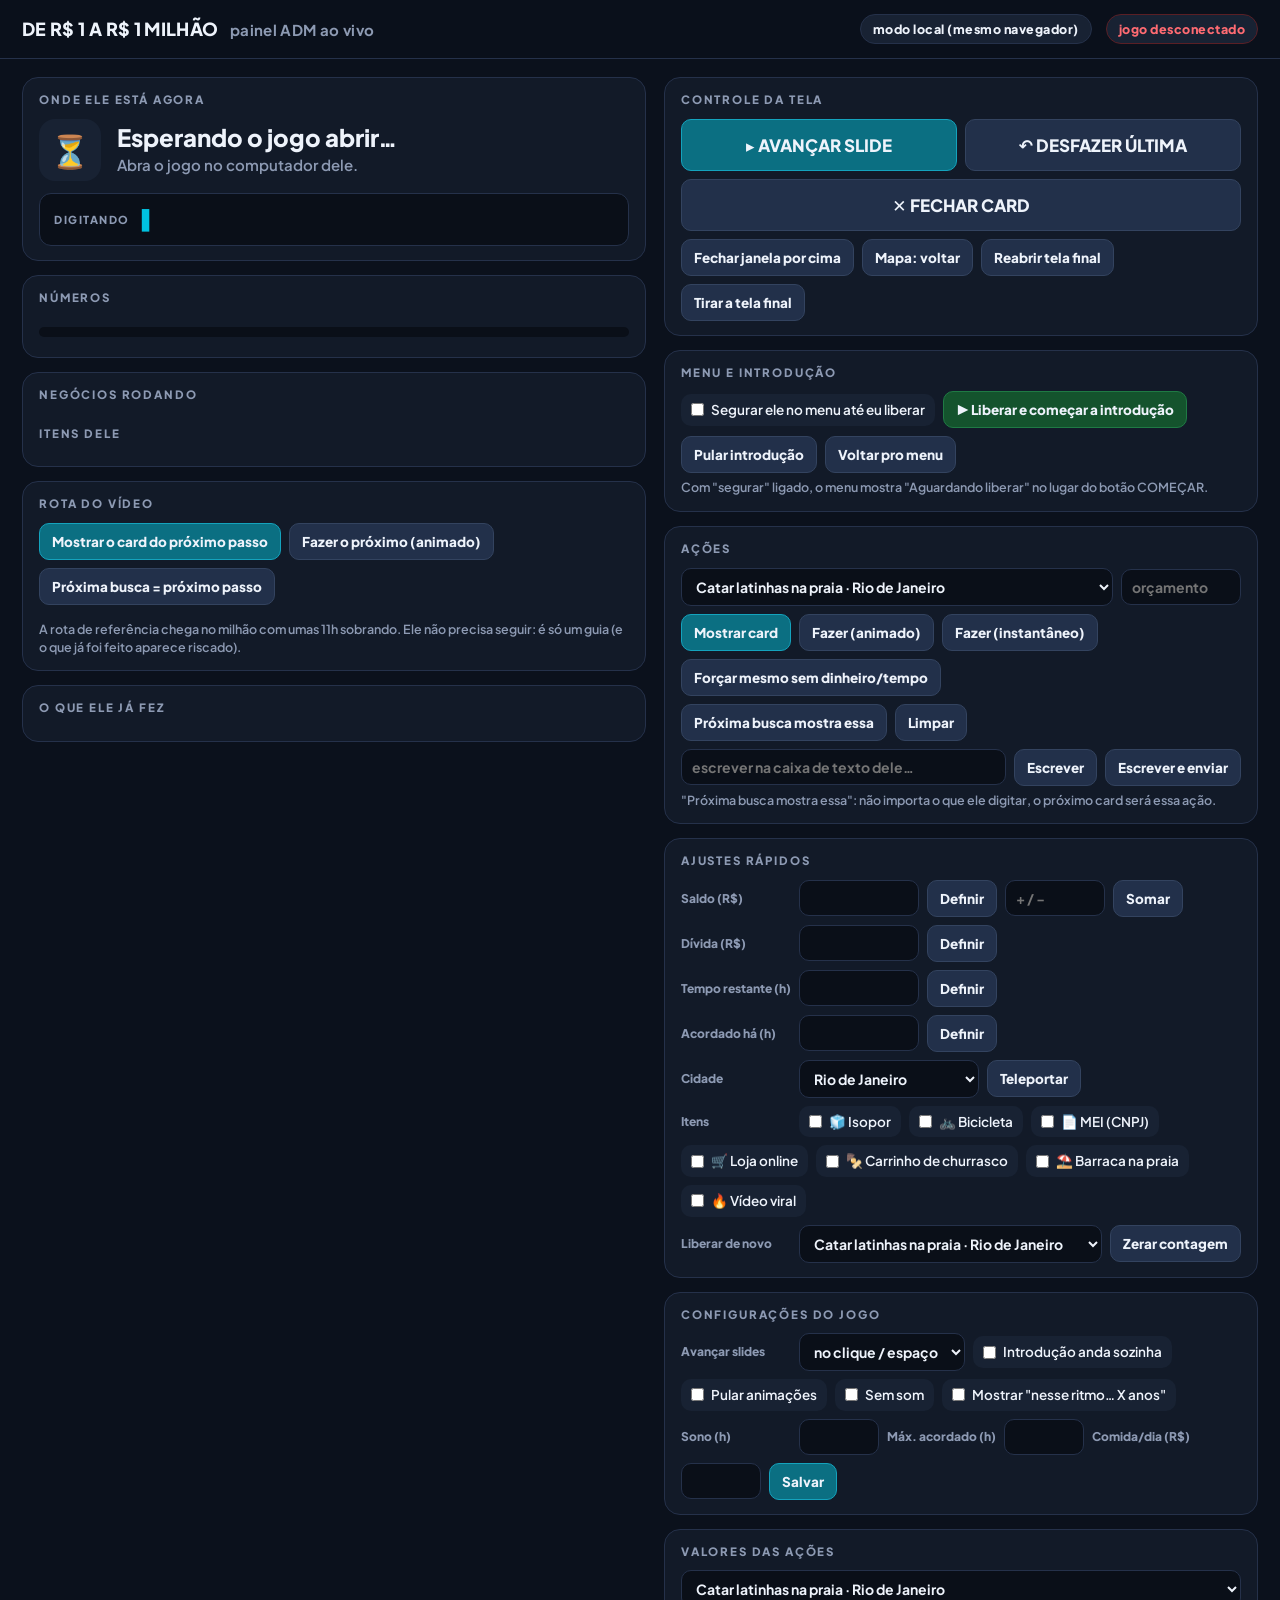
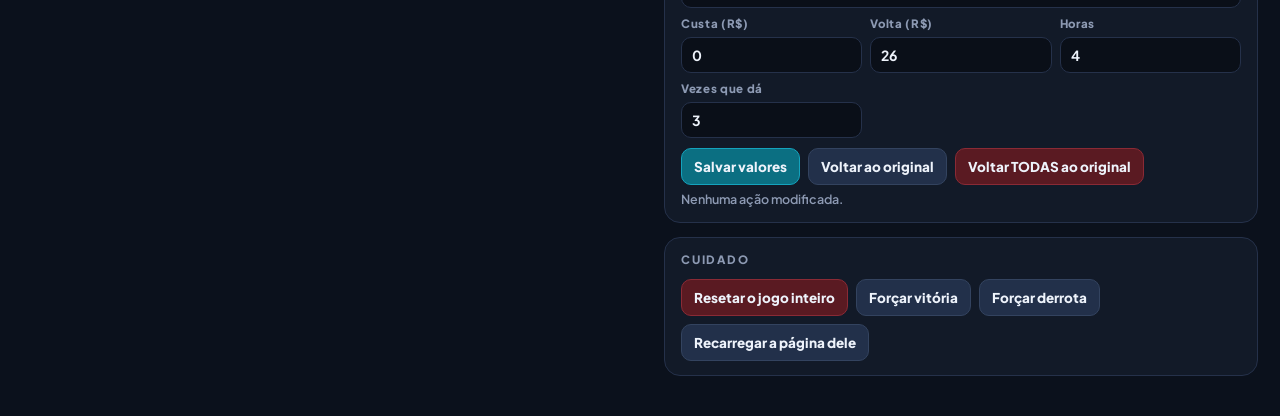
==== ADM/index.html @ 0bc2734a "v1" ====
<!doctype html>
<html lang="pt-BR">
<head>
<meta charset="utf-8">
<meta name="viewport" content="width=device-width, initial-scale=1">
<meta name="robots" content="noindex">
<title>ADM · De R$ 1 a R$ 1 Milhão</title>
<!-- ADM: só abre para administradores (liberado pela Central) -->
<script src="/trava.js" data-site="jogo-do-milhao" data-modo="adm"></script>
<link rel="preconnect" href="https://fonts.googleapis.com">
<link href="https://fonts.googleapis.com/css2?family=Plus+Jakarta+Sans:wght@400;600;700;800&display=swap" rel="stylesheet">
<style>
  :root{--bg:#0b111c;--card:#121a28;--card2:#182233;--line:#25314a;--ink:#eef3fb;--muted:#8d9ab3;--acc:#00c2e0;--ok:#41d18a;--bad:#ff6b72;--warn:#ffb020;--font:'Plus Jakarta Sans',system-ui,sans-serif}
  *{box-sizing:border-box;margin:0;padding:0}
  body{background:var(--bg);color:var(--ink);font:600 14px/1.45 var(--font);min-height:100vh}
  header{display:flex;align-items:center;gap:14px;padding:14px 22px;border-bottom:1px solid var(--line);position:sticky;top:0;background:rgba(11,17,28,.95);backdrop-filter:blur(8px);z-index:5}
  header h1{font-size:18px;font-weight:800;letter-spacing:.02em}
  header h1 small{color:var(--muted);font-weight:700;margin-left:8px}
  .pill{padding:5px 12px;border-radius:999px;background:var(--card2);border:1px solid var(--line);font-size:12.5px;font-weight:800;letter-spacing:.04em}
  .pill.on{color:var(--ok);border-color:#1f5a3c}.pill.off{color:var(--bad);border-color:#5a1f25}
  header .sp{flex:1}
  main{display:grid;grid-template-columns:minmax(0,1.05fr) minmax(0,1fr);gap:18px;padding:18px 22px 40px;max-width:1500px;margin:0 auto}
  @media (max-width:1050px){main{grid-template-columns:1fr}}
  .col{display:flex;flex-direction:column;gap:14px;min-width:0}
  section{background:var(--card);border:1px solid var(--line);border-radius:16px;padding:14px 16px}
  h2{font-size:11.5px;font-weight:800;letter-spacing:.16em;color:var(--muted);text-transform:uppercase;margin-bottom:10px;display:flex;align-items:center;gap:8px}
  h2 .r{margin-left:auto;letter-spacing:0;text-transform:none;font-weight:700}
  /* tela atual */
  .scr{display:flex;align-items:center;gap:16px}
  .scr .ic{width:62px;height:62px;border-radius:16px;background:var(--card2);display:grid;place-items:center;font-size:32px;flex:none}
  .scr .nm{font-size:24px;font-weight:800;line-height:1.15}
  .scr .dt{color:var(--muted);font-size:15px;margin-top:3px}
  .scr.live .ic{box-shadow:0 0 0 3px rgba(0,194,224,.35)}
  .typing{margin-top:12px;padding:12px 14px;border-radius:12px;background:#0a0f18;border:1px solid var(--line);font-size:19px;font-weight:700;min-height:50px;display:flex;align-items:center;gap:10px}
  .typing .lb{font-size:11px;color:var(--muted);letter-spacing:.14em;font-weight:800}
  .typing .tx{flex:1;word-break:break-word}
  .typing .tx::after{content:'▌';color:var(--acc);animation:blink 1s steps(2) infinite;margin-left:2px}
  @keyframes blink{50%{opacity:0}}
  .cardinfo{margin-top:10px;padding:10px 12px;border-radius:12px;background:var(--card2);font-size:14px;display:none}
  .cardinfo.on{display:block}
  /* números */
  .grid{display:grid;grid-template-columns:repeat(4,minmax(0,1fr));gap:8px}
  .kv{padding:10px 12px;border-radius:12px;background:var(--card2)}
  .kv span{display:block;font-size:11px;color:var(--muted);letter-spacing:.1em;font-weight:800;text-transform:uppercase}
  .kv b{display:block;font-size:19px;font-weight:800;margin-top:2px;font-variant-numeric:tabular-nums;white-space:nowrap;overflow:hidden;text-overflow:ellipsis}
  .kv b.g{color:var(--ok)}.kv b.r{color:var(--bad)}.kv b.y{color:var(--warn)}
  .bar{height:10px;border-radius:10px;background:#0a0f18;overflow:hidden;margin-top:10px}
  .bar i{display:block;height:100%;background:linear-gradient(90deg,#41d18a,#00c2e0);width:0;transition:width .5s}
  ul.list{list-style:none;display:flex;flex-direction:column;gap:6px}
  ul.list li{display:flex;gap:10px;align-items:baseline;padding:7px 10px;border-radius:10px;background:var(--card2)}
  ul.list li .n{flex:1;min-width:0;overflow:hidden;text-overflow:ellipsis;white-space:nowrap}
  ul.list li .m{color:var(--muted);font-size:12.5px;white-space:nowrap}
  ul.list li b{white-space:nowrap;font-variant-numeric:tabular-nums}
  .pos{color:var(--ok)}.neg{color:var(--bad)}
  .empty{color:var(--muted);font-weight:600}
  .chips{display:flex;flex-wrap:wrap;gap:6px}
  .chip{padding:5px 10px;border-radius:999px;background:var(--card2);border:1px solid var(--line);font-size:13px}
  .hist{max-height:300px;overflow:auto}
  /* rota */
  .route li.done{opacity:.45}
  .route li.next{outline:2px solid var(--acc);background:#10303a}
  .route li .k{color:var(--muted);width:22px;flex:none}
  /* controles */
  .row{display:flex;gap:8px;flex-wrap:wrap;align-items:center}
  .row + .row{margin-top:8px}
  button{background:#22304a;color:var(--ink);border:1px solid #33435f;border-radius:10px;padding:9px 12px;font:800 13.5px var(--font);cursor:pointer;white-space:nowrap}
  button:hover{background:#2b3c5c}
  button.big{font-size:17px;padding:14px 18px;flex:1}
  button.acc{background:#0b6f82;border-color:#14a3bd}
  button.acc:hover{background:#0d8299}
  button.bad{background:#5a1a22;border-color:#8a2a35}
  button.ok{background:#14532d;border-color:#1f7a44}
  button.sm{padding:6px 9px;font-size:12.5px}
  input,select{background:#0a0f18;color:var(--ink);border:1px solid var(--line);border-radius:10px;padding:8px 10px;font:700 14px var(--font);min-width:0}
  input[type=number]{width:120px}
  select{max-width:100%}
  label.ck{display:flex;align-items:center;gap:7px;padding:6px 10px;border-radius:10px;background:var(--card2);cursor:pointer;font-size:13.5px}
  .hint{color:var(--muted);font-size:12.5px;font-weight:600;margin-top:6px;line-height:1.4}
  .lbl{font-size:12px;color:var(--muted);font-weight:800;min-width:110px}
  #msg{position:fixed;left:50%;bottom:20px;transform:translateX(-50%);background:#14532d;color:#fff;padding:10px 18px;border-radius:999px;font-weight:800;opacity:0;transition:opacity .3s;pointer-events:none}
  #msg.on{opacity:1}
  details summary{cursor:pointer;color:var(--muted);font-weight:800;font-size:12.5px;letter-spacing:.06em;margin:4px 0}
  .ovr{display:grid;grid-template-columns:repeat(3,minmax(0,1fr));gap:8px;margin-top:8px}
  .ovr label{display:flex;flex-direction:column;gap:4px;font-size:11.5px;color:var(--muted);font-weight:800;letter-spacing:.06em}
  .ovr input{width:100%}
</style>
</head>
<body>
<header>
  <h1>DE R$ 1 A R$ 1 MILHÃO <small>painel ADM ao vivo</small></h1>
  <span class="sp"></span>
  <span class="pill" id="modo">conectando…</span>
  <span class="pill off" id="online">jogo desconectado</span>
</header>
<main>
  <!-- ======================= AO VIVO ======================= -->
  <div class="col">
    <section>
      <h2>Onde ele está agora <span class="r" id="upd"></span></h2>
      <div class="scr" id="scr"><div class="ic" id="scrIc">⏳</div><div><div class="nm" id="scrNm">Esperando o jogo abrir…</div><div class="dt" id="scrDt">Abra o jogo no computador dele.</div></div></div>
      <div class="typing"><span class="lb">DIGITANDO</span><span class="tx" id="typing"></span></div>
      <div class="cardinfo" id="cardInfo"></div>
    </section>
    <section>
      <h2>Números</h2>
      <div class="grid" id="nums"></div>
      <div class="bar"><i id="goalBar"></i></div>
      <div class="hint" id="goalTxt"></div>
    </section>
    <section>
      <h2>Negócios rodando</h2>
      <ul class="list" id="biz"></ul>
      <h2 style="margin-top:12px">Itens dele</h2>
      <div class="chips" id="assets"></div>
    </section>
    <section>
      <h2>Rota do vídeo <span class="r" id="routeNext"></span></h2>
      <div class="row" style="margin-bottom:10px"><button class="acc" id="rShow">Mostrar o card do próximo passo</button><button id="rDo">Fazer o próximo (animado)</button><button id="rForce">Próxima busca = próximo passo</button></div>
      <ul class="list route hist" id="route"></ul>
      <div class="hint">A rota de referência chega no milhão com umas 11h sobrando. Ele não precisa seguir: é só um guia (e o que já foi feito aparece riscado).</div>
    </section>
    <section>
      <h2>O que ele já fez</h2>
      <ul class="list hist" id="hist"></ul>
    </section>
  </div>

  <!-- ======================= CONTROLES ======================= -->
  <div class="col">
    <section>
      <h2>Controle da tela</h2>
      <div class="row"><button class="big acc" data-c="advance">▸ AVANÇAR SLIDE</button><button class="big" data-c="undo">↶ DESFAZER ÚLTIMA</button><button class="big" data-c="cancel">✕ FECHAR CARD</button></div>
      <div class="row"><button data-c="closeOverlay">Fechar janela por cima</button><button data-c="zoomReset">Mapa: voltar</button><button data-c="reopenEnd">Reabrir tela final</button><button data-c="clearEnded">Tirar a tela final</button></div>
    </section>
    <section>
      <h2>Menu e introdução</h2>
      <div class="row">
        <label class="ck"><input type="checkbox" id="lockMenu"> Segurar ele no menu até eu liberar</label>
        <button class="ok" data-c="startIntro">▶ Liberar e começar a introdução</button>
      </div>
      <div class="row"><button data-c="skipIntro">Pular introdução</button><button data-c="toMenu">Voltar pro menu</button></div>
      <div class="hint">Com "segurar" ligado, o menu mostra "Aguardando liberar" no lugar do botão COMEÇAR.</div>
    </section>
    <section>
      <h2>Ações</h2>
      <div class="row"><select id="act" style="flex:1"></select><input type="number" id="budget" placeholder="orçamento"></div>
      <div class="row"><button class="acc" id="aShow">Mostrar card</button><button id="aDo">Fazer (animado)</button><button id="aInst">Fazer (instantâneo)</button><button id="aForce">Forçar mesmo sem dinheiro/tempo</button></div>
      <div class="row"><button id="aNext">Próxima busca mostra essa</button><button id="aNextClear">Limpar</button><span class="hint" id="nextInfo" style="margin:0"></span></div>
      <div class="row"><input id="typeIn" placeholder="escrever na caixa de texto dele…" style="flex:1"><button id="typeGo">Escrever</button><button id="searchGo">Escrever e enviar</button></div>
      <div class="hint">"Próxima busca mostra essa": não importa o que ele digitar, o próximo card será essa ação.</div>
    </section>
    <section>
      <h2>Ajustes rápidos</h2>
      <div class="row"><span class="lbl">Saldo (R$)</span><input type="number" id="vBal"><button id="setBal">Definir</button><input type="number" id="vAdd" placeholder="+ / −" style="width:100px"><button id="addBal">Somar</button></div>
      <div class="row"><span class="lbl">Dívida (R$)</span><input type="number" id="vDebt"><button id="setDebt">Definir</button></div>
      <div class="row"><span class="lbl">Tempo restante (h)</span><input type="number" id="vLeft" step="0.5"><button id="setLeft">Definir</button></div>
      <div class="row"><span class="lbl">Acordado há (h)</span><input type="number" id="vAwake" step="0.5"><button id="setAwake">Definir</button></div>
      <div class="row"><span class="lbl">Cidade</span><select id="vCity"></select><button id="setCity">Teleportar</button></div>
      <div class="row" id="assetCtl"></div>
      <div class="row"><span class="lbl">Liberar de novo</span><select id="vCount" style="flex:1"></select><button id="resetCount">Zerar contagem</button></div>
    </section>
    <section>
      <h2>Configurações do jogo</h2>
      <div class="row">
        <span class="lbl">Avançar slides</span><select id="sAdvance"><option value="click">no clique / espaço</option><option value="auto">sozinho</option></select>
        <label class="ck"><input type="checkbox" id="sIntroAuto"> Introdução anda sozinha</label>
      </div>
      <div class="row">
        <label class="ck"><input type="checkbox" id="sSkip"> Pular animações</label>
        <label class="ck"><input type="checkbox" id="sMute"> Sem som</label>
        <label class="ck"><input type="checkbox" id="sCrit"> Mostrar "nesse ritmo… X anos"</label>
      </div>
      <div class="row">
        <span class="lbl">Sono (h)</span><input type="number" id="sSleep" step="0.5" style="width:80px">
        <span class="lbl" style="min-width:auto">Máx. acordado (h)</span><input type="number" id="sMaxAwake" step="0.5" style="width:80px">
        <span class="lbl" style="min-width:auto">Comida/dia (R$)</span><input type="number" id="sFood" style="width:80px">
        <button id="saveSet" class="acc">Salvar</button>
      </div>
    </section>
    <section>
      <h2>Valores das ações</h2>
      <div class="row"><select id="oAct" style="flex:1"></select></div>
      <div class="ovr" id="oFields"></div>
      <div class="row" style="margin-top:10px"><button class="acc" id="oSave">Salvar valores</button><button id="oReset">Voltar ao original</button><button class="bad" id="oResetAll">Voltar TODAS ao original</button></div>
      <div class="hint" id="oList"></div>
    </section>
    <section>
      <h2>Cuidado</h2>
      <div class="row"><button class="bad" id="reset">Resetar o jogo inteiro</button><button id="win">Forçar vitória</button><button id="lose">Forçar derrota</button><button id="reload">Recarregar a página dele</button></div>
    </section>
  </div>
</main>
<div id="msg"></div>
<script src="../map-data.js"></script>
<script src="../data.js"></script>
<script src="../core.js"></script>
<script src="../net.js" data-site="jogo-do-milhao"></script>
<script src="adm.js"></script>
</body>
</html>
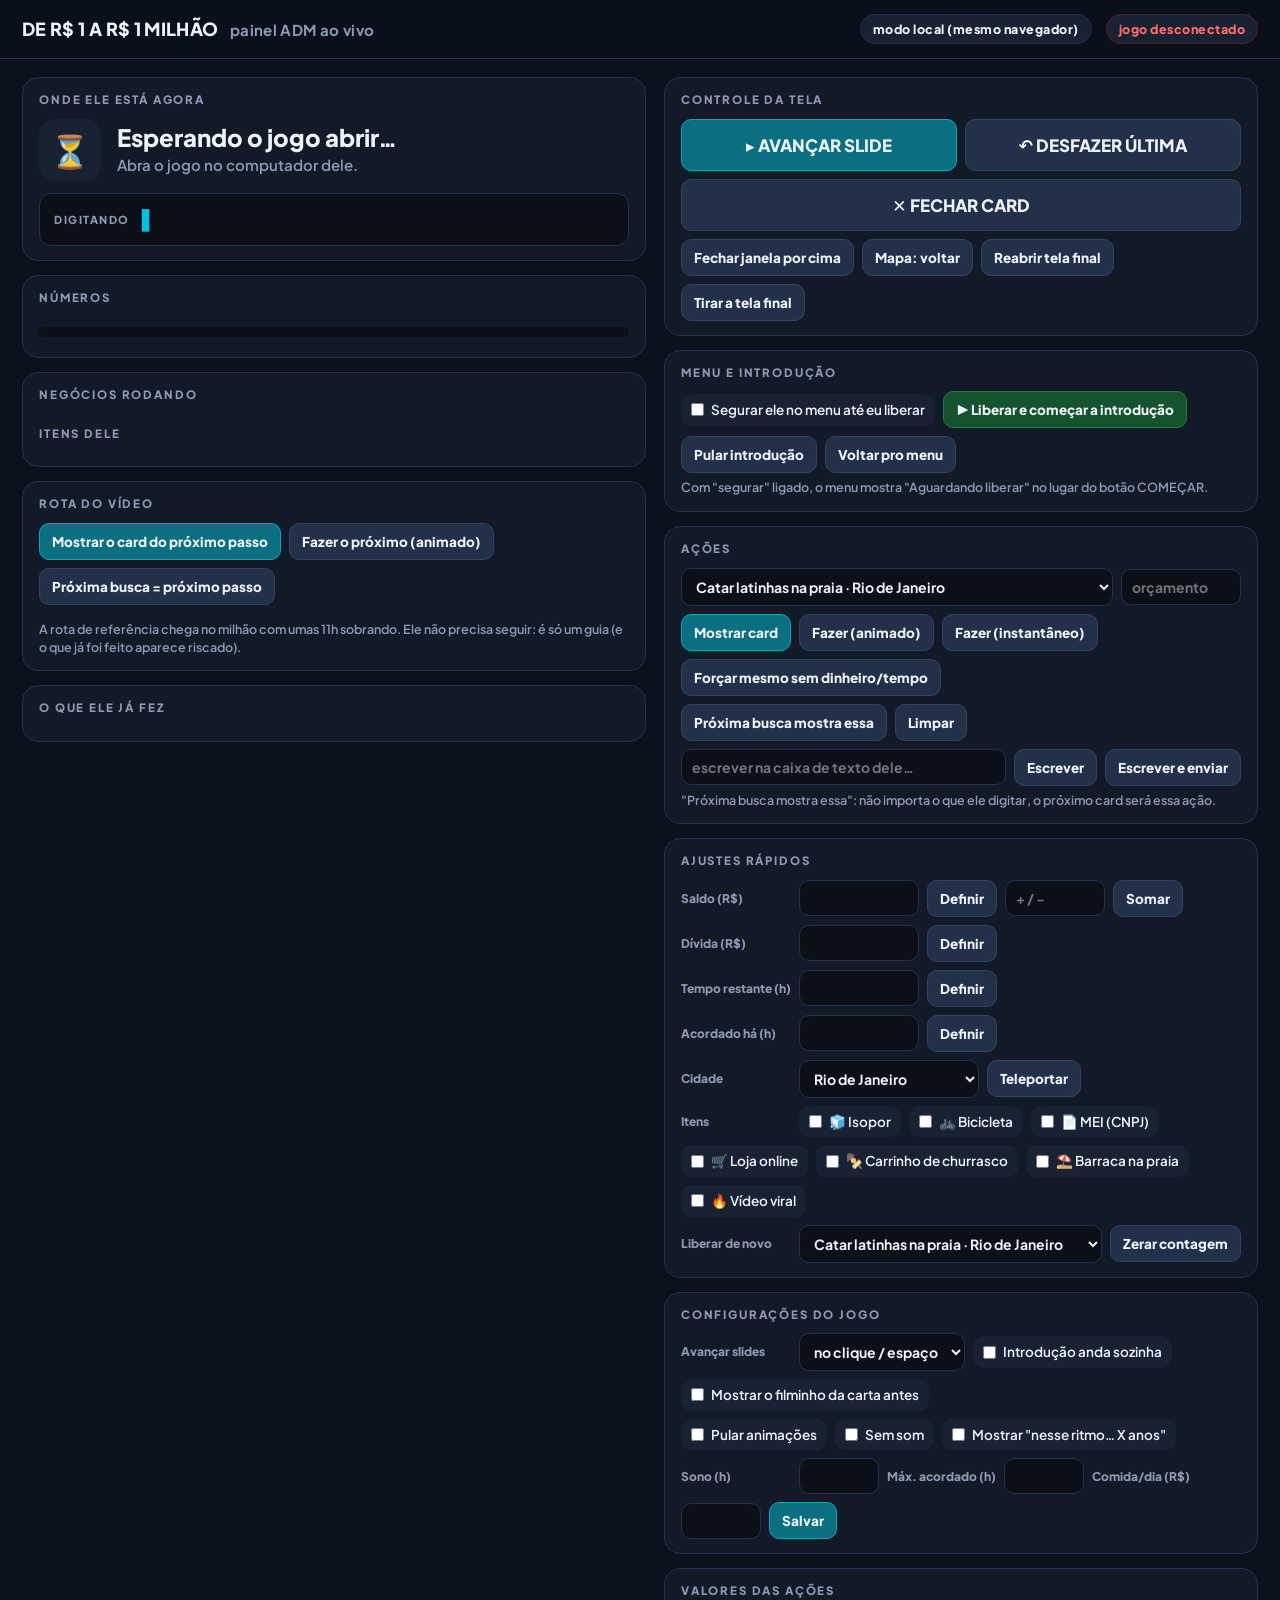
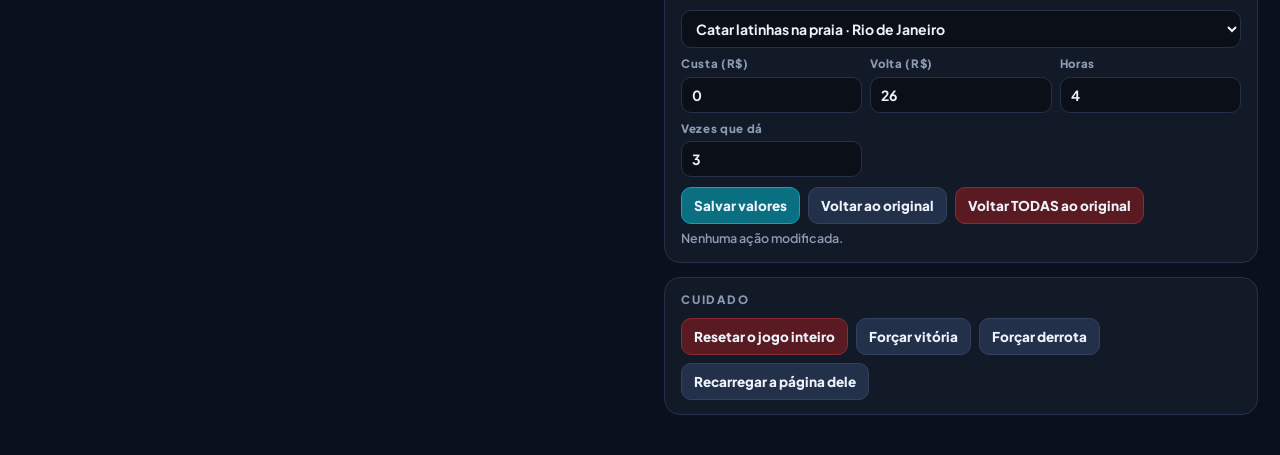
==== commit 887ecc11: "v3" ====
--- a/ADM/index.html
+++ b/ADM/index.html
@@ -164,6 +164,7 @@
       <div class="row">
         <span class="lbl">Avançar slides</span><select id="sAdvance"><option value="click">no clique / espaço</option><option value="auto">sozinho</option></select>
         <label class="ck"><input type="checkbox" id="sIntroAuto"> Introdução anda sozinha</label>
+        <label class="ck"><input type="checkbox" id="sCut"> Mostrar o filminho da carta antes</label>
       </div>
       <div class="row">
         <label class="ck"><input type="checkbox" id="sSkip"> Pular animações</label>
